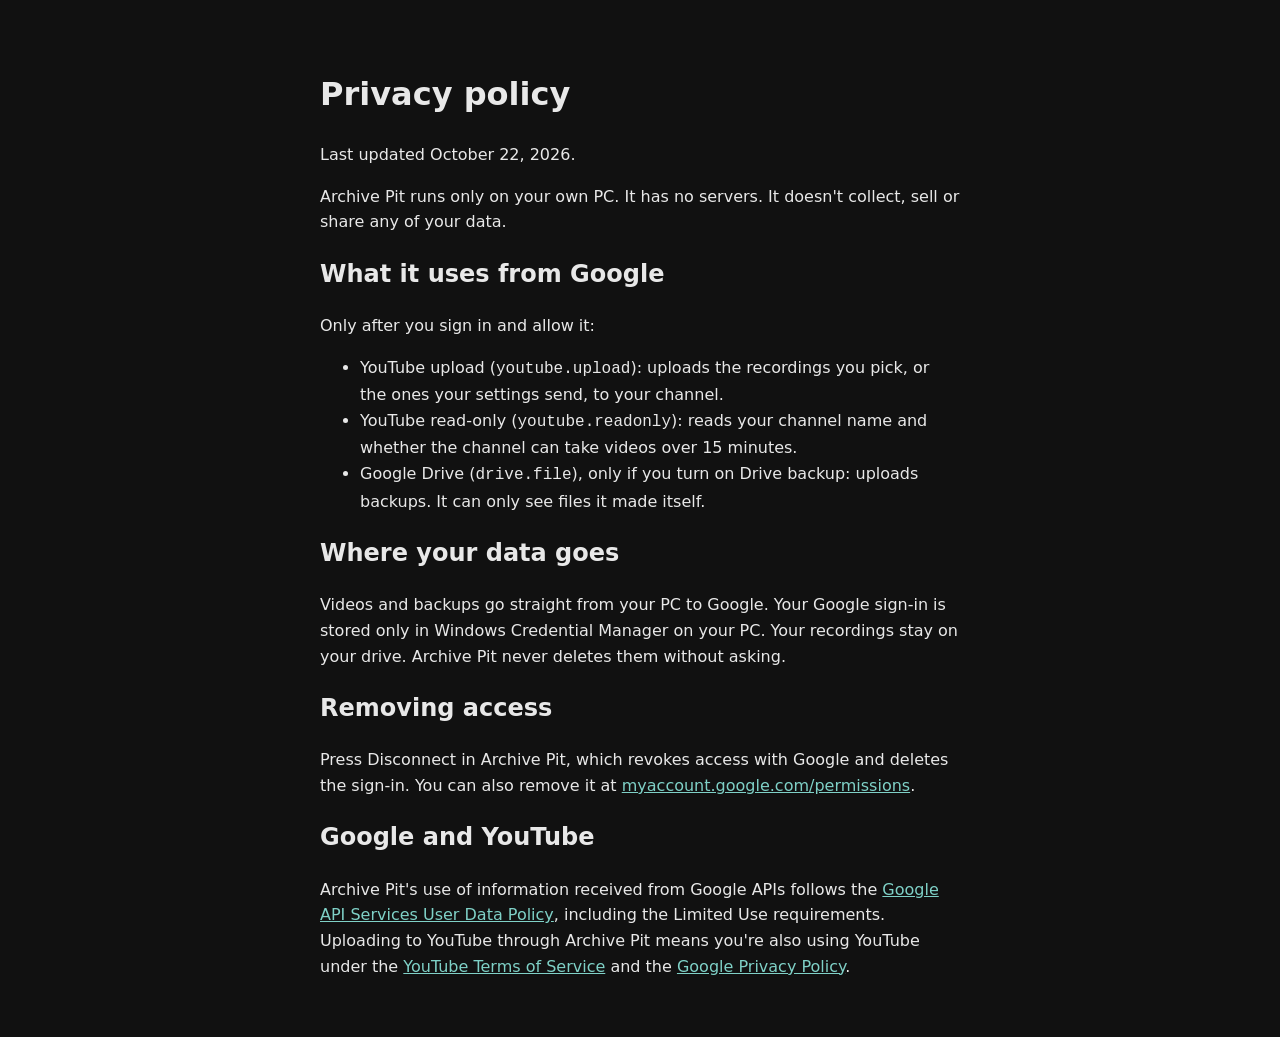
==== privacy.html @ 84fb7c0f "Archive Pit homepage and privacy policy Co-Authored-By: Claude Opus 5.5 <noreply@anthropic.com>" ====
<!doctype html>
<html lang="en">
<head>
<meta charset="utf-8">
<meta name="viewport" content="width=device-width, initial-scale=1">
<title>Archive Pit privacy policy</title>
<style>
  body { margin: 0; background: #111; color: #e8e8e8; font: 16px/1.6 system-ui, sans-serif; }
  main { max-width: 640px; margin: 0 auto; padding: 48px 16px; }
  a { color: #7fd1c7; }
</style>
</head>
<body>
<main>
  <h1>Privacy policy</h1>
  <p>Last updated October 22, 2026.</p>
  <p>Archive Pit runs only on your own PC. It has no servers. It doesn't collect, sell or share any of your data.</p>

  <h2>What it uses from Google</h2>
  <p>Only after you sign in and allow it:</p>
  <ul>
    <li>YouTube upload (<code>youtube.upload</code>): uploads the recordings you pick, or the ones your settings send, to your channel.</li>
    <li>YouTube read-only (<code>youtube.readonly</code>): reads your channel name and whether the channel can take videos over 15 minutes.</li>
    <li>Google Drive (<code>drive.file</code>), only if you turn on Drive backup: uploads backups. It can only see files it made itself.</li>
  </ul>

  <h2>Where your data goes</h2>
  <p>Videos and backups go straight from your PC to Google. Your Google sign-in is stored only in Windows Credential Manager on your PC. Your recordings stay on your drive. Archive Pit never deletes them without asking.</p>

  <h2>Removing access</h2>
  <p>Press Disconnect in Archive Pit, which revokes access with Google and deletes the sign-in. You can also remove it at <a href="https://myaccount.google.com/permissions">myaccount.google.com/permissions</a>.</p>

  <h2>Google and YouTube</h2>
  <p>Archive Pit's use of information received from Google APIs follows the <a href="https://developers.google.com/terms/api-services-user-data-policy">Google API Services User Data Policy</a>, including the Limited Use requirements. Uploading to YouTube through Archive Pit means you're also using YouTube under the <a href="https://www.youtube.com/t/terms">YouTube Terms of Service</a> and the <a href="https://policies.google.com/privacy">Google Privacy Policy</a>.</p>
</main>
</body>
</html>
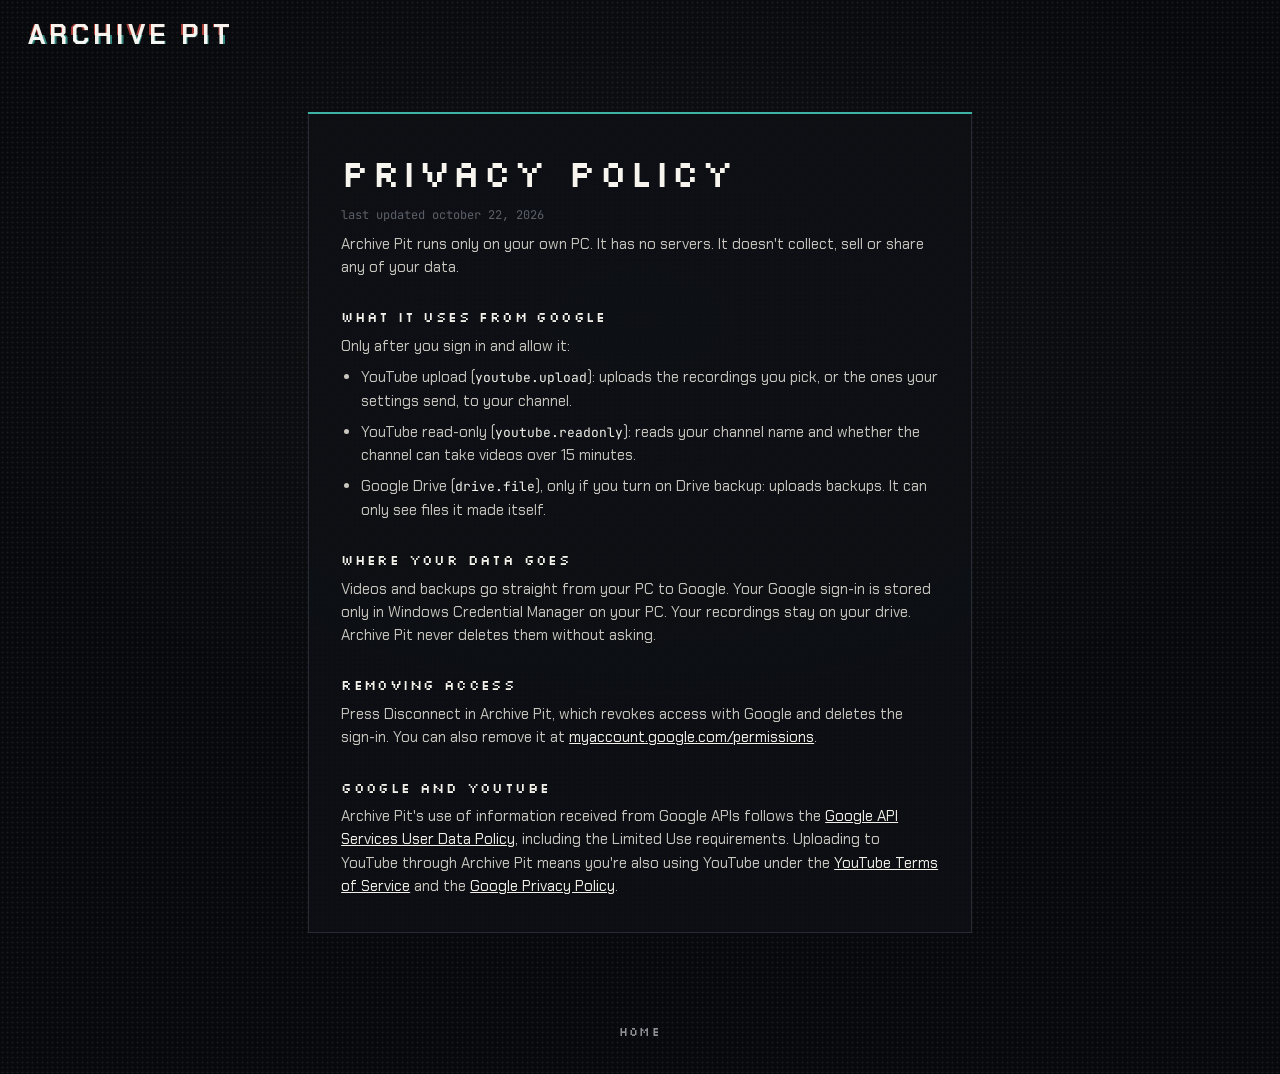
==== commit 5176202c: "Site in the app's style: menu cards, screens, greyed-out download Co-Authored-By: Claude Opus 5.5 <n" ====
--- a/privacy.html
+++ b/privacy.html
@@ -4,34 +4,39 @@
 <meta charset="utf-8">
 <meta name="viewport" content="width=device-width, initial-scale=1">
 <title>Archive Pit privacy policy</title>
-<style>
-  body { margin: 0; background: #111; color: #e8e8e8; font: 16px/1.6 system-ui, sans-serif; }
-  main { max-width: 640px; margin: 0 auto; padding: 48px 16px; }
-  a { color: #7fd1c7; }
-</style>
+<link rel="icon" href="favicon.svg" type="image/svg+xml">
+<link rel="stylesheet" href="site.css">
 </head>
 <body>
-<main>
-  <h1>Privacy policy</h1>
-  <p>Last updated October 22, 2026.</p>
-  <p>Archive Pit runs only on your own PC. It has no servers. It doesn't collect, sell or share any of your data.</p>
+<header class="top">
+  <a class="wordmark" href="./" data-text="ARCHIVE PIT">ARCHIVE PIT</a>
+</header>
+<main class="doc">
+  <article class="panel">
+    <h1>PRIVACY POLICY</h1>
+    <p class="date">last updated october 22, 2026</p>
+    <p>Archive Pit runs only on your own PC. It has no servers. It doesn't collect, sell or share any of your data.</p>
 
-  <h2>What it uses from Google</h2>
-  <p>Only after you sign in and allow it:</p>
-  <ul>
-    <li>YouTube upload (<code>youtube.upload</code>): uploads the recordings you pick, or the ones your settings send, to your channel.</li>
-    <li>YouTube read-only (<code>youtube.readonly</code>): reads your channel name and whether the channel can take videos over 15 minutes.</li>
-    <li>Google Drive (<code>drive.file</code>), only if you turn on Drive backup: uploads backups. It can only see files it made itself.</li>
-  </ul>
+    <h2>WHAT IT USES FROM GOOGLE</h2>
+    <p>Only after you sign in and allow it:</p>
+    <ul>
+      <li>YouTube upload (<code>youtube.upload</code>): uploads the recordings you pick, or the ones your settings send, to your channel.</li>
+      <li>YouTube read-only (<code>youtube.readonly</code>): reads your channel name and whether the channel can take videos over 15 minutes.</li>
+      <li>Google Drive (<code>drive.file</code>), only if you turn on Drive backup: uploads backups. It can only see files it made itself.</li>
+    </ul>
 
-  <h2>Where your data goes</h2>
-  <p>Videos and backups go straight from your PC to Google. Your Google sign-in is stored only in Windows Credential Manager on your PC. Your recordings stay on your drive. Archive Pit never deletes them without asking.</p>
+    <h2>WHERE YOUR DATA GOES</h2>
+    <p>Videos and backups go straight from your PC to Google. Your Google sign-in is stored only in Windows Credential Manager on your PC. Your recordings stay on your drive. Archive Pit never deletes them without asking.</p>
 
-  <h2>Removing access</h2>
-  <p>Press Disconnect in Archive Pit, which revokes access with Google and deletes the sign-in. You can also remove it at <a href="https://myaccount.google.com/permissions">myaccount.google.com/permissions</a>.</p>
+    <h2>REMOVING ACCESS</h2>
+    <p>Press Disconnect in Archive Pit, which revokes access with Google and deletes the sign-in. You can also remove it at <a href="https://myaccount.google.com/permissions">myaccount.google.com/permissions</a>.</p>
 
-  <h2>Google and YouTube</h2>
-  <p>Archive Pit's use of information received from Google APIs follows the <a href="https://developers.google.com/terms/api-services-user-data-policy">Google API Services User Data Policy</a>, including the Limited Use requirements. Uploading to YouTube through Archive Pit means you're also using YouTube under the <a href="https://www.youtube.com/t/terms">YouTube Terms of Service</a> and the <a href="https://policies.google.com/privacy">Google Privacy Policy</a>.</p>
+    <h2>GOOGLE AND YOUTUBE</h2>
+    <p>Archive Pit's use of information received from Google APIs follows the <a href="https://developers.google.com/terms/api-services-user-data-policy">Google API Services User Data Policy</a>, including the Limited Use requirements. Uploading to YouTube through Archive Pit means you're also using YouTube under the <a href="https://www.youtube.com/t/terms">YouTube Terms of Service</a> and the <a href="https://policies.google.com/privacy">Google Privacy Policy</a>.</p>
+  </article>
 </main>
+<footer class="foot">
+  <a href="./">HOME</a>
+</footer>
 </body>
 </html>
--- a/site.css
+++ b/site.css
@@ -0,0 +1,190 @@
+@font-face { font-family: "Chakra Petch"; font-weight: 400; font-display: swap; src: url("fonts/chakra-petch-latin-400-normal.woff2") format("woff2"); }
+@font-face { font-family: "Chakra Petch"; font-weight: 600; font-display: swap; src: url("fonts/chakra-petch-latin-600-normal.woff2") format("woff2"); }
+@font-face { font-family: "Chakra Petch"; font-weight: 700; font-display: swap; src: url("fonts/chakra-petch-latin-700-normal.woff2") format("woff2"); }
+@font-face { font-family: "Silkscreen"; font-weight: 400; font-display: swap; src: url("fonts/silkscreen-latin-400-normal.woff2") format("woff2"); }
+@font-face { font-family: "JetBrains Mono"; font-weight: 400; font-display: swap; src: url("fonts/jetbrains-mono-latin-400-normal.woff2") format("woff2"); }
+
+:root {
+  --ink-0: #040506;
+  --ink-1: #08090c;
+  --ink-2: #0e1015;
+  --ink-3: #151820;
+  --line: #262b35;
+  --line-strong: #3a414e;
+  --text-0: #f2f0e9;
+  --text-1: #c8c6be;
+  --text-2: #8e9096;
+  --text-3: #5c6069;
+  --white: #f7f5ee;
+  --amber: #e2a43b;
+  --cobalt: #4f7fdf;
+  --magenta: #d04a9c;
+  --teal: #3db3a5;
+  --red: #e5483a;
+  --font-display: "Chakra Petch", "Bahnschrift", "Segoe UI", system-ui, sans-serif;
+  --font-pixel: "Silkscreen", "Consolas", "Courier New", monospace;
+  --font-mono: "JetBrains Mono", "Cascadia Mono", "Consolas", monospace;
+  --gutter: clamp(16px, 2.2vw, 40px);
+  color-scheme: dark;
+}
+
+* { box-sizing: border-box; }
+html { background: var(--ink-1); }
+body {
+  margin: 0;
+  min-height: 100vh;
+  font-family: var(--font-display);
+  font-size: 15px;
+  line-height: 1.55;
+  color: var(--text-1);
+  background:
+    radial-gradient(ellipse 80% 60% at 50% 30%, rgba(255, 255, 255, 0.035), transparent 70%),
+    radial-gradient(rgba(232, 230, 223, 0.075) 0.8px, transparent 1.2px) 0 0 / 5px 5px,
+    var(--ink-1);
+  -webkit-font-smoothing: antialiased;
+}
+a { color: var(--text-0); }
+img, svg { display: block; max-width: 100%; }
+
+/* top bar: the brand only, like the app */
+.top { display: flex; align-items: center; justify-content: space-between; padding: 22px var(--gutter) 0; }
+.wordmark {
+  position: relative;
+  font-weight: 700;
+  font-size: clamp(22px, 2.1vw, 36px);
+  letter-spacing: 0.16em;
+  line-height: 1;
+  color: var(--text-0);
+  text-decoration: none;
+}
+.wordmark::before, .wordmark::after { content: attr(data-text); position: absolute; inset: 0; pointer-events: none; mix-blend-mode: screen; }
+.wordmark::before { color: rgba(229, 72, 58, 0.7); transform: translate(-1.5px, 0); clip-path: inset(0 0 52% 0); animation: glitch 7s steps(1) infinite; }
+.wordmark::after { color: rgba(61, 179, 165, 0.7); transform: translate(1.5px, 0); clip-path: inset(48% 0 0 0); }
+@keyframes glitch {
+  0%, 93%, 100% { transform: translate(-1.5px, 0); }
+  94% { transform: translate(-5px, 1px); clip-path: inset(10% 0 60% 0); }
+  95% { transform: translate(3px, -1px); clip-path: inset(40% 0 30% 0); }
+  96% { transform: translate(-1.5px, 0); }
+}
+
+/* the four menu cards */
+.stage { display: flex; justify-content: center; padding: clamp(36px, 7vh, 80px) var(--gutter) 0; perspective: 1500px; }
+.card {
+  --frame-w: 5px;
+  position: relative;
+  display: grid;
+  grid-template-rows: minmax(0, 1fr) auto auto;
+  flex: none;
+  width: clamp(150px, 19vw, 290px);
+  aspect-ratio: 5 / 6;
+  margin: 0 7px;
+  padding: calc(var(--frame-w) + 10px);
+  text-align: center;
+  background: radial-gradient(ellipse 90% 70% at 50% 30%, rgba(255, 255, 255, 0.045), transparent 70%), linear-gradient(180deg, #121520, #0a0b10 62%, #07080b);
+  box-shadow: 0 30px 90px rgba(0, 0, 0, 0.75);
+  transition: transform 220ms cubic-bezier(0.16, 1, 0.3, 1), box-shadow 220ms;
+}
+.card:nth-child(1) { transform: rotateY(16deg) translateZ(-90px); }
+.card:nth-child(2) { transform: rotateY(5deg) translateZ(-20px); z-index: 2; }
+.card:nth-child(3) { transform: rotateY(-5deg) translateZ(-20px); z-index: 2; }
+.card:nth-child(4) { transform: rotateY(-16deg) translateZ(-90px); }
+.card:hover { transform: translateZ(40px); z-index: 3; }
+.card__frame { position: absolute; inset: 0; border: var(--frame-w) solid var(--frame); box-shadow: inset 0 0 0 1px rgba(0, 0, 0, 0.8), inset 0 0 0 6px rgba(0, 0, 0, 0.35); pointer-events: none; transition: box-shadow 220ms; }
+.card__frame::after { content: ""; position: absolute; inset: 5px; border: 1px solid color-mix(in srgb, var(--frame) 30%, transparent); }
+.card:hover .card__frame { box-shadow: inset 0 0 0 1px rgba(0, 0, 0, 0.8), inset 0 0 0 6px rgba(0, 0, 0, 0.35), 0 0 30px color-mix(in srgb, var(--frame) 35%, transparent); }
+.card__corner { position: absolute; width: 14px; height: 14px; border: 0 solid var(--white); opacity: 0.4; }
+.card__corner--tl { top: 13px; left: 13px; border-top-width: 2px; border-left-width: 2px; }
+.card__corner--br { bottom: 13px; right: 13px; border-bottom-width: 2px; border-right-width: 2px; }
+.card__index { position: absolute; top: 16px; right: 20px; z-index: 2; font-family: var(--font-mono); font-size: 10px; letter-spacing: 0.2em; color: var(--text-3); }
+.card__art { position: relative; min-height: 0; overflow: hidden; margin: 4px 4px 0; border: 1px solid rgba(255, 255, 255, 0.04); background: radial-gradient(ellipse at 50% 40%, rgba(255, 255, 255, 0.03), transparent 70%), var(--ink-0); }
+.card__art svg { position: absolute; inset: 0; width: 100%; height: 100%; }
+.card__rule { display: block; height: 2px; margin: 12px 4px 0; background: var(--white); opacity: 0.5; transition: opacity 220ms; }
+.card:hover .card__rule { opacity: 1; }
+.card__title {
+  padding: clamp(8px, 1.6vh, 16px) 0 clamp(4px, 1vh, 10px);
+  font-family: var(--font-pixel);
+  font-size: clamp(15px, 1.75vw, 28px);
+  line-height: 1;
+  letter-spacing: 0.04em;
+  color: var(--white);
+}
+.card:hover .card__title { text-shadow: -2px 0 rgba(229, 72, 58, 0.55), 2px 0 rgba(61, 179, 165, 0.55); }
+
+/* card art idle animations, from the app */
+.ca-ring { transform-origin: 200px 120px; animation: ca-ring 2.8s steps(14) infinite; }
+.ca-ring--2 { animation-delay: 0.45s; }
+.ca-ring--3 { animation-delay: 0.9s; }
+@keyframes ca-ring { 0% { transform: scale(0.85); opacity: 0.2; } 30% { opacity: 1; } 100% { transform: scale(1.12); opacity: 0.15; } }
+.ca-trace { stroke-dasharray: 8 4; animation: ca-trace 1.2s steps(6) infinite; }
+@keyframes ca-trace { to { stroke-dashoffset: -24; } }
+.ca-blink { animation: led 1s steps(2, jump-none) infinite; }
+.ca-sparkle { animation: led 1.6s steps(2, jump-none) infinite; }
+@keyframes led { 0% { opacity: 1; } 100% { opacity: 0.2; } }
+.ca-fan { animation: ca-fan 4.5s steps(18) infinite; transform-box: view-box; transform-origin: 200px 268px; }
+@keyframes ca-fan { 0%, 100% { transform: translate(200px, 268px) rotate(-2deg); } 50% { transform: translate(200px, 262px) rotate(2deg); } }
+.ca-reel { animation: ca-spin 4s steps(24) infinite; }
+.ca-reel--r { animation-duration: 3.1s; }
+@keyframes ca-spin { to { transform: rotate(360deg); } }
+.ca-gear { animation-name: ca-spin; animation-iteration-count: infinite; }
+.ca-gear--ccw { animation-name: ca-spin-ccw; }
+@keyframes ca-spin-ccw { to { transform: rotate(-360deg); } }
+.ca-strip { animation: ca-strip 3s steps(14) infinite; }
+@keyframes ca-strip { to { transform: translateX(56px); } }
+
+/* download */
+.get { display: flex; flex-direction: column; align-items: center; gap: 14px; padding: clamp(40px, 7vh, 72px) var(--gutter) 0; text-align: center; }
+.get__line { margin: 0; font-size: clamp(15px, 1.2vw, 18px); color: var(--text-1); }
+.dl {
+  display: inline-flex;
+  align-items: center;
+  gap: 12px;
+  height: 56px;
+  padding: 0 28px;
+  border: 2px solid var(--line-strong);
+  background: var(--ink-2);
+  font-family: var(--font-pixel);
+  font-size: 20px;
+  letter-spacing: 0.08em;
+  color: var(--text-3);
+  cursor: not-allowed;
+}
+.dl svg { width: 20px; height: 20px; }
+.get__meta { margin: 0; font-family: var(--font-mono); font-size: 12px; letter-spacing: 0.06em; color: var(--text-3); }
+
+/* screens */
+.shots { display: grid; grid-template-columns: repeat(2, minmax(0, 1fr)); gap: clamp(16px, 2vw, 28px); max-width: 1280px; margin: 0 auto; padding: clamp(56px, 10vh, 110px) var(--gutter) 0; }
+.shot { margin: 0; }
+.shot a { position: relative; display: block; border: 1px solid var(--line); background: var(--ink-0); }
+.shot a::before, .shot a::after { content: ""; position: absolute; z-index: 1; width: 12px; height: 12px; border: 0 solid var(--frame); }
+.shot a::before { top: -4px; left: -4px; border-top-width: 2px; border-left-width: 2px; }
+.shot a::after { right: -4px; bottom: -4px; border-right-width: 2px; border-bottom-width: 2px; }
+.shot a:hover { border-color: var(--frame); }
+.shot img { width: 100%; height: auto; }
+.shot figcaption { margin-top: 10px; font-family: var(--font-pixel); font-size: 12px; letter-spacing: 0.12em; color: var(--frame); }
+
+/* footer */
+.foot { display: flex; justify-content: center; gap: 24px; padding: clamp(56px, 10vh, 100px) var(--gutter) 32px; }
+.foot a { font-family: var(--font-pixel); font-size: 12px; letter-spacing: 0.12em; color: var(--text-2); text-decoration: none; }
+.foot a:hover { color: var(--text-0); }
+
+/* privacy: one panel, like the app's system panels */
+.doc { max-width: 720px; margin: 0 auto; padding: clamp(36px, 7vh, 72px) var(--gutter) 0; }
+.panel { position: relative; padding: 30px clamp(18px, 3vw, 32px) 26px; border: 1px solid var(--line); background: rgba(14, 16, 21, 0.85); }
+.panel::before { content: ""; position: absolute; top: -1px; left: -1px; right: -1px; height: 2px; background: var(--teal); }
+.panel h1 { margin: 0 0 4px; font-family: var(--font-pixel); font-weight: 400; font-size: clamp(26px, 3vw, 40px); letter-spacing: 0.04em; color: var(--white); }
+.panel h2 { margin: 28px 0 6px; font-family: var(--font-pixel); font-weight: 400; font-size: 14px; letter-spacing: 0.1em; color: var(--text-0); }
+.panel p, .panel li { margin: 0 0 8px; }
+.panel ul { margin: 0; padding-left: 20px; }
+.panel code { font-family: var(--font-mono); font-size: 13px; color: var(--text-0); }
+.panel .date { font-family: var(--font-mono); font-size: 12px; color: var(--text-3); }
+
+@media (max-width: 720px) {
+  .stage { display: grid; grid-template-columns: repeat(2, minmax(0, 1fr)); gap: 14px; perspective: none; }
+  .card, .card:nth-child(n) { width: auto; margin: 0; transform: none; }
+  .card__title { font-size: clamp(14px, 4.6vw, 22px); }
+  .shots { grid-template-columns: minmax(0, 1fr); }
+}
+
+@media (prefers-reduced-motion: reduce) {
+  *, *::before, *::after { animation: none !important; transition: none !important; }
+}
